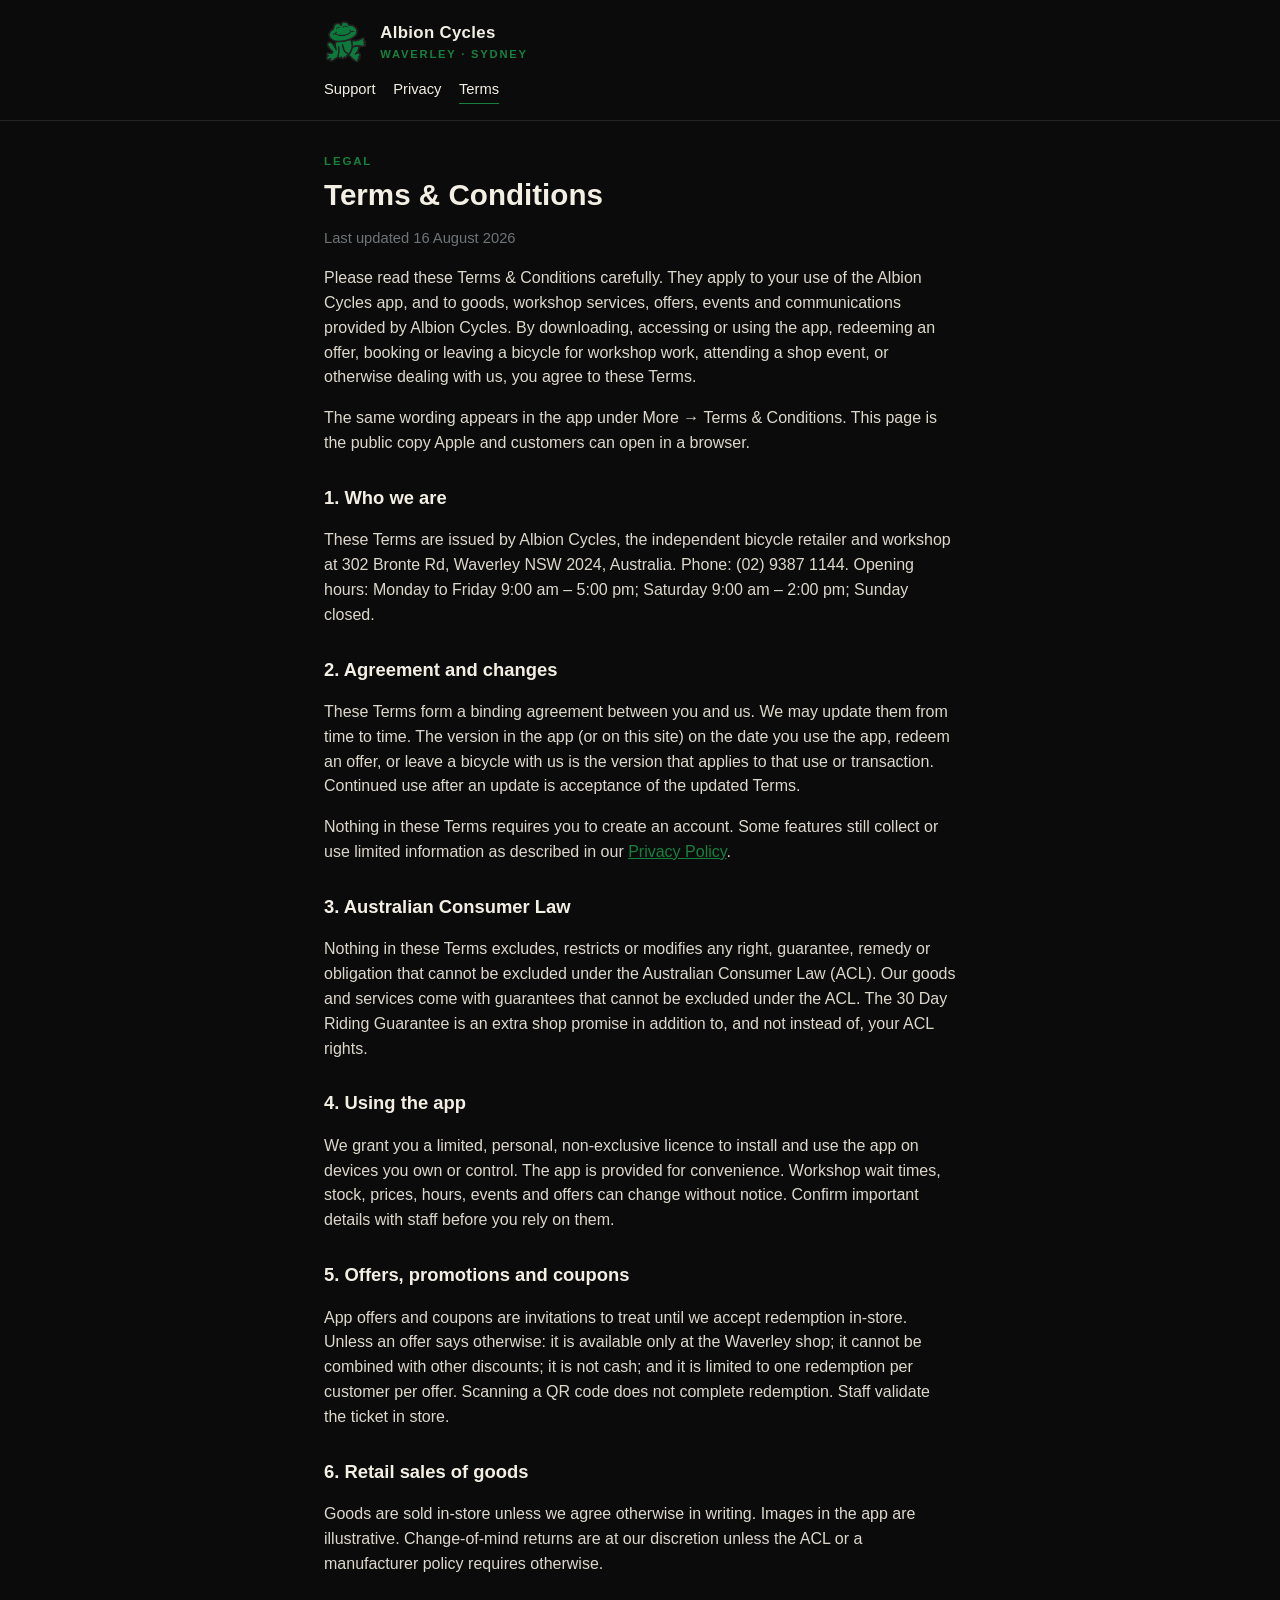
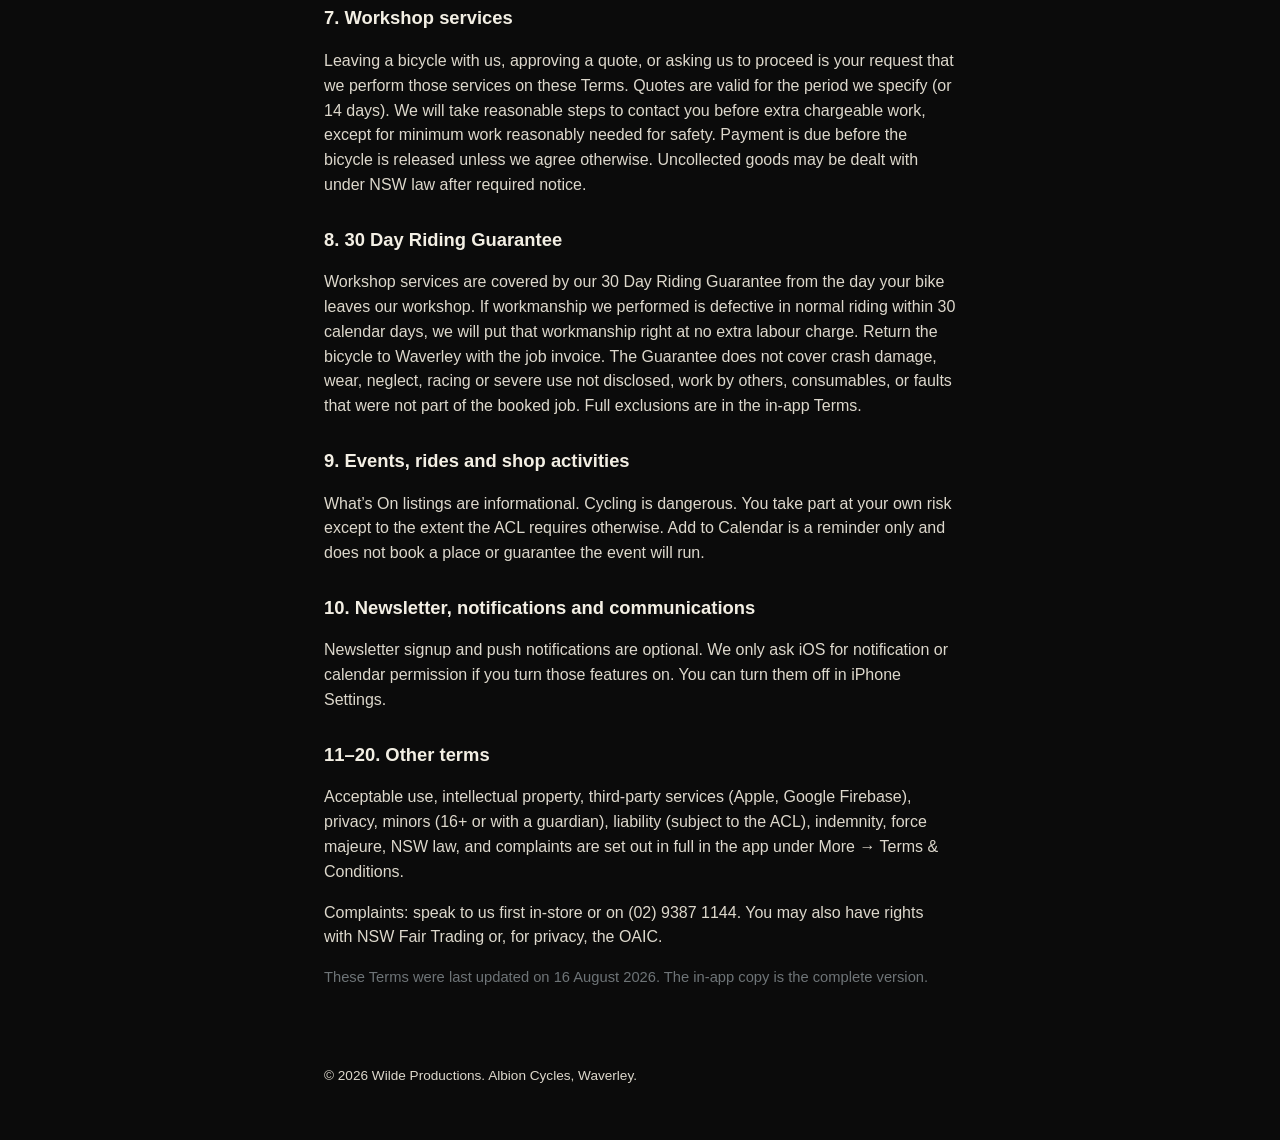
==== terms.html @ 656c13bf "Add public support, privacy, and terms pages for App Store Connect. Co-authored-by: Cursor <cursorag" ====
<!DOCTYPE html>
<html lang="en-AU">
<head>
  <meta charset="utf-8">
  <meta name="viewport" content="width=device-width, initial-scale=1">
  <title>Terms &amp; Conditions — Albion Cycles</title>
  <meta name="description" content="Terms &amp; Conditions for the Albion Cycles iPhone app and Waverley shop.">
  <link rel="stylesheet" href="styles.css">
</head>
<body>
  <header>
    <div class="wrap" style="padding-bottom: 0;">
      <a class="brand" href="index.html">
        <img class="frog" src="albion-frog.png" alt="">
        <span class="brand-text">
          <strong>Albion Cycles</strong>
          <span>Waverley · Sydney</span>
        </span>
      </a>
      <nav>
        <a href="index.html">Support</a>
        <a href="privacy.html">Privacy</a>
        <a href="terms.html" aria-current="page">Terms</a>
      </nav>
    </div>
  </header>

  <main class="wrap">
    <p class="eyebrow">Legal</p>
    <h1>Terms &amp; Conditions</h1>
    <p class="muted">Last updated 16 August 2026</p>
    <p>Please read these Terms &amp; Conditions carefully. They apply to your use of the Albion Cycles app, and to goods, workshop services, offers, events and communications provided by Albion Cycles. By downloading, accessing or using the app, redeeming an offer, booking or leaving a bicycle for workshop work, attending a shop event, or otherwise dealing with us, you agree to these Terms.</p>
    <p>The same wording appears in the app under More → Terms &amp; Conditions. This page is the public copy Apple and customers can open in a browser.</p>

    <h2>1. Who we are</h2>
    <p>These Terms are issued by Albion Cycles, the independent bicycle retailer and workshop at 302 Bronte Rd, Waverley NSW 2024, Australia. Phone: (02) 9387 1144. Opening hours: Monday to Friday 9:00 am – 5:00 pm; Saturday 9:00 am – 2:00 pm; Sunday closed.</p>

    <h2>2. Agreement and changes</h2>
    <p>These Terms form a binding agreement between you and us. We may update them from time to time. The version in the app (or on this site) on the date you use the app, redeem an offer, or leave a bicycle with us is the version that applies to that use or transaction. Continued use after an update is acceptance of the updated Terms.</p>
    <p>Nothing in these Terms requires you to create an account. Some features still collect or use limited information as described in our <a href="privacy.html">Privacy Policy</a>.</p>

    <h2>3. Australian Consumer Law</h2>
    <p>Nothing in these Terms excludes, restricts or modifies any right, guarantee, remedy or obligation that cannot be excluded under the Australian Consumer Law (ACL). Our goods and services come with guarantees that cannot be excluded under the ACL. The 30 Day Riding Guarantee is an extra shop promise in addition to, and not instead of, your ACL rights.</p>

    <h2>4. Using the app</h2>
    <p>We grant you a limited, personal, non-exclusive licence to install and use the app on devices you own or control. The app is provided for convenience. Workshop wait times, stock, prices, hours, events and offers can change without notice. Confirm important details with staff before you rely on them.</p>

    <h2>5. Offers, promotions and coupons</h2>
    <p>App offers and coupons are invitations to treat until we accept redemption in-store. Unless an offer says otherwise: it is available only at the Waverley shop; it cannot be combined with other discounts; it is not cash; and it is limited to one redemption per customer per offer. Scanning a QR code does not complete redemption. Staff validate the ticket in store.</p>

    <h2>6. Retail sales of goods</h2>
    <p>Goods are sold in-store unless we agree otherwise in writing. Images in the app are illustrative. Change-of-mind returns are at our discretion unless the ACL or a manufacturer policy requires otherwise.</p>

    <h2>7. Workshop services</h2>
    <p>Leaving a bicycle with us, approving a quote, or asking us to proceed is your request that we perform those services on these Terms. Quotes are valid for the period we specify (or 14 days). We will take reasonable steps to contact you before extra chargeable work, except for minimum work reasonably needed for safety. Payment is due before the bicycle is released unless we agree otherwise. Uncollected goods may be dealt with under NSW law after required notice.</p>

    <h2>8. 30 Day Riding Guarantee</h2>
    <p>Workshop services are covered by our 30 Day Riding Guarantee from the day your bike leaves our workshop. If workmanship we performed is defective in normal riding within 30 calendar days, we will put that workmanship right at no extra labour charge. Return the bicycle to Waverley with the job invoice. The Guarantee does not cover crash damage, wear, neglect, racing or severe use not disclosed, work by others, consumables, or faults that were not part of the booked job. Full exclusions are in the in-app Terms.</p>

    <h2>9. Events, rides and shop activities</h2>
    <p>What’s On listings are informational. Cycling is dangerous. You take part at your own risk except to the extent the ACL requires otherwise. Add to Calendar is a reminder only and does not book a place or guarantee the event will run.</p>

    <h2>10. Newsletter, notifications and communications</h2>
    <p>Newsletter signup and push notifications are optional. We only ask iOS for notification or calendar permission if you turn those features on. You can turn them off in iPhone Settings.</p>

    <h2>11–20. Other terms</h2>
    <p>Acceptable use, intellectual property, third-party services (Apple, Google Firebase), privacy, minors (16+ or with a guardian), liability (subject to the ACL), indemnity, force majeure, NSW law, and complaints are set out in full in the app under More → Terms &amp; Conditions.</p>
    <p>Complaints: speak to us first in-store or on (02) 9387 1144. You may also have rights with NSW Fair Trading or, for privacy, the OAIC.</p>
    <p class="muted">These Terms were last updated on 16 August 2026. The in-app copy is the complete version.</p>
  </main>

  <footer>
    <p>© 2026 Wilde Productions. Albion Cycles, Waverley.</p>
  </footer>
</body>
</html>
---- styles.css ----
:root {
  --black: #0b0b0b;
  --warm-black: #121312;
  --cream: #f3efe4;
  --green: #16813f;
  --steel: #6e7477;
  --max: 42rem;
}

* { box-sizing: border-box; }

html, body {
  margin: 0;
  background: var(--black);
  color: var(--cream);
}

body {
  font-family: -apple-system, BlinkMacSystemFont, "Segoe UI", Helvetica, Arial, sans-serif;
  line-height: 1.55;
}

a { color: var(--green); }

header {
  border-bottom: 1px solid rgba(255, 255, 255, 0.1);
  padding: 1.25rem 1.25rem 1rem;
}

.wrap {
  max-width: var(--max);
  margin: 0 auto;
  padding: 0 1.25rem 3rem;
}

.brand {
  display: flex;
  align-items: center;
  gap: 0.85rem;
  text-decoration: none;
  color: inherit;
}

.brand img.frog {
  height: 42px;
  width: auto;
}

.brand-text {
  display: flex;
  flex-direction: column;
}

.brand-text strong {
  font-size: 1.05rem;
  letter-spacing: 0.02em;
}

.brand-text span {
  color: var(--green);
  font-size: 0.7rem;
  font-weight: 600;
  letter-spacing: 0.16em;
  text-transform: uppercase;
}

nav {
  margin-top: 0.9rem;
  display: flex;
  gap: 1.1rem;
  font-size: 0.92rem;
}

nav a {
  color: var(--cream);
  text-decoration: none;
  border-bottom: 1px solid transparent;
  padding-bottom: 0.15rem;
}

nav a:hover,
nav a[aria-current="page"] {
  border-bottom-color: var(--green);
  color: var(--cream);
}

.eyebrow {
  color: var(--green);
  font-size: 0.72rem;
  font-weight: 600;
  letter-spacing: 0.16em;
  text-transform: uppercase;
  margin: 2rem 0 0.4rem;
}

h1 {
  font-size: 1.85rem;
  line-height: 1.2;
  margin: 0 0 0.75rem;
}

h2 {
  font-size: 1.15rem;
  margin: 1.75rem 0 0.45rem;
}

p, li { color: #ddd8cc; }

.muted { color: var(--steel); font-size: 0.92rem; }

.card {
  background: var(--warm-black);
  border: 1px solid rgba(255, 255, 255, 0.1);
  border-radius: 14px;
  padding: 1rem 1.1rem;
  margin: 1rem 0;
}

.card h2 { margin-top: 0; }

.card a.action {
  display: inline-block;
  margin-top: 0.35rem;
  font-weight: 600;
  text-decoration: none;
}

footer {
  max-width: var(--max);
  margin: 0 auto;
  padding: 0 1.25rem 2.5rem;
  color: var(--steel);
  font-size: 0.85rem;
}
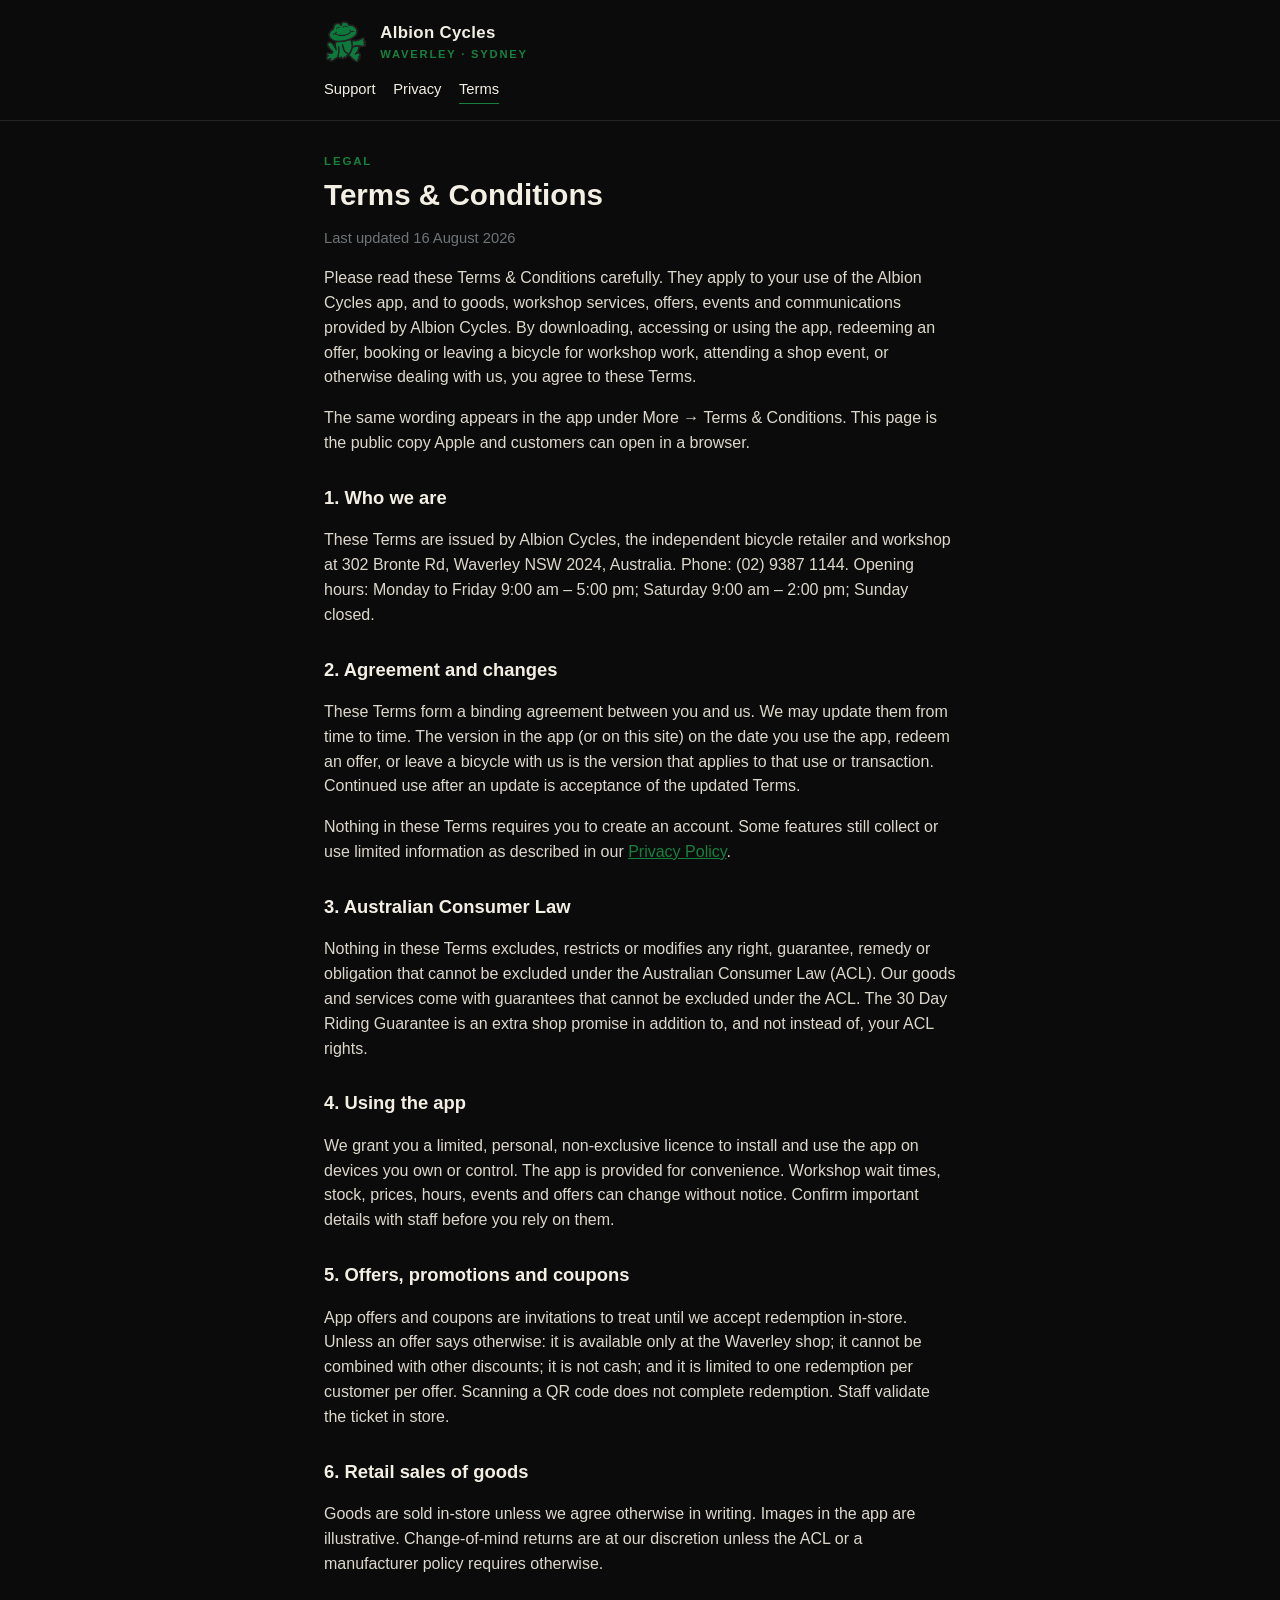
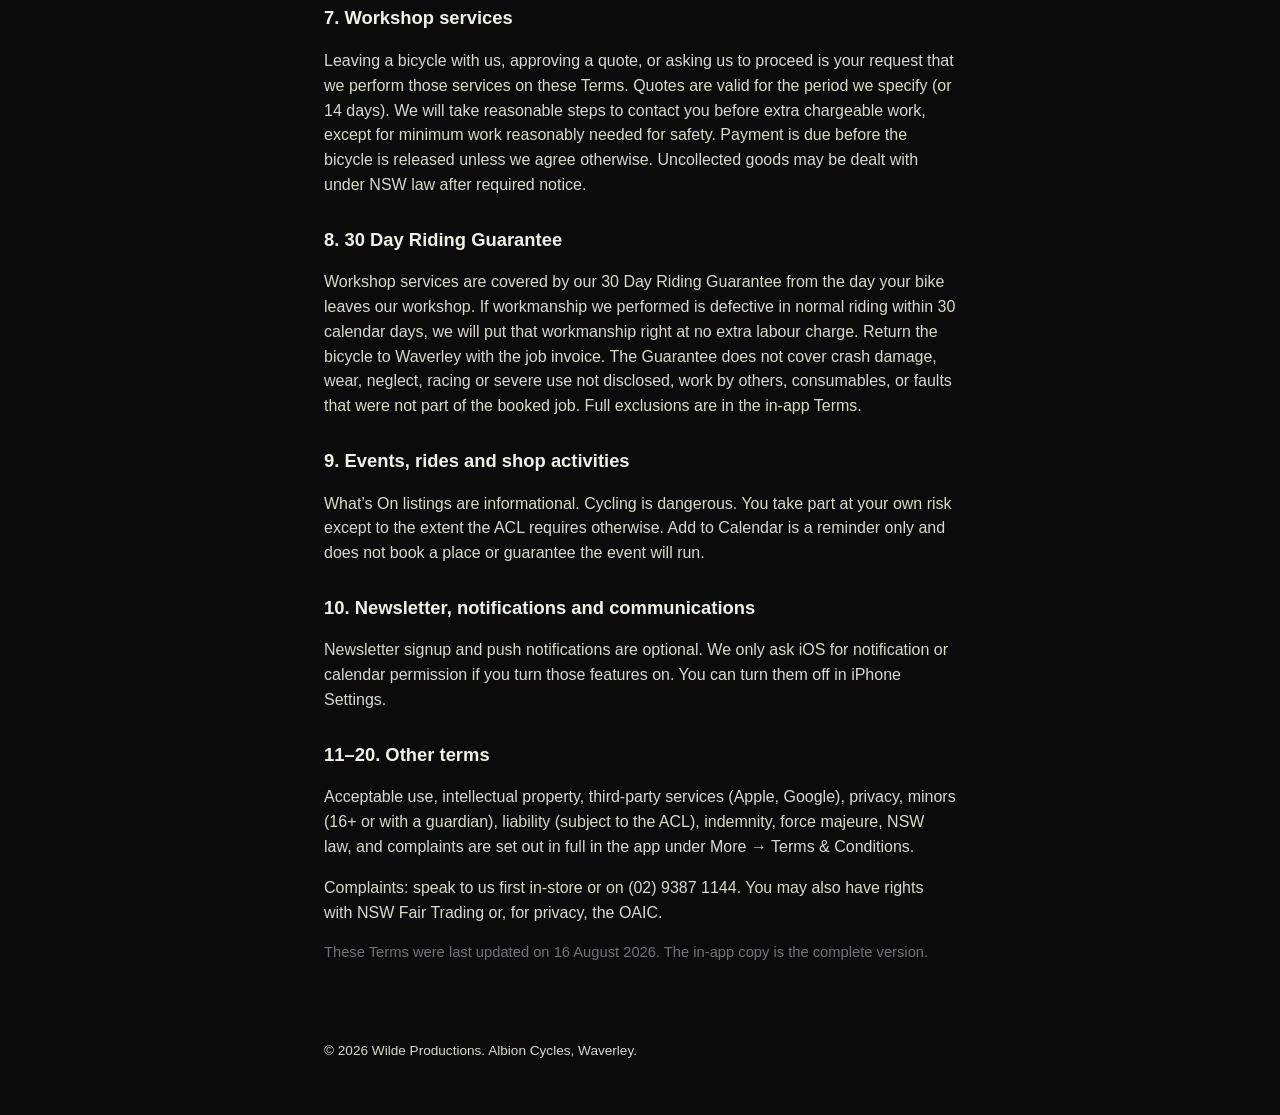
==== commit dff75dc6: "Update the public privacy page for iPhone and Android. Name Apple, Google, and Wix in plain language" ====
--- a/terms.html
+++ b/terms.html
@@ -64,7 +64,7 @@
     <p>Newsletter signup and push notifications are optional. We only ask iOS for notification or calendar permission if you turn those features on. You can turn them off in iPhone Settings.</p>
 
     <h2>11–20. Other terms</h2>
-    <p>Acceptable use, intellectual property, third-party services (Apple, Google Firebase), privacy, minors (16+ or with a guardian), liability (subject to the ACL), indemnity, force majeure, NSW law, and complaints are set out in full in the app under More → Terms &amp; Conditions.</p>
+    <p>Acceptable use, intellectual property, third-party services (Apple, Google), privacy, minors (16+ or with a guardian), liability (subject to the ACL), indemnity, force majeure, NSW law, and complaints are set out in full in the app under More → Terms &amp; Conditions.</p>
     <p>Complaints: speak to us first in-store or on (02) 9387 1144. You may also have rights with NSW Fair Trading or, for privacy, the OAIC.</p>
     <p class="muted">These Terms were last updated on 16 August 2026. The in-app copy is the complete version.</p>
   </main>
